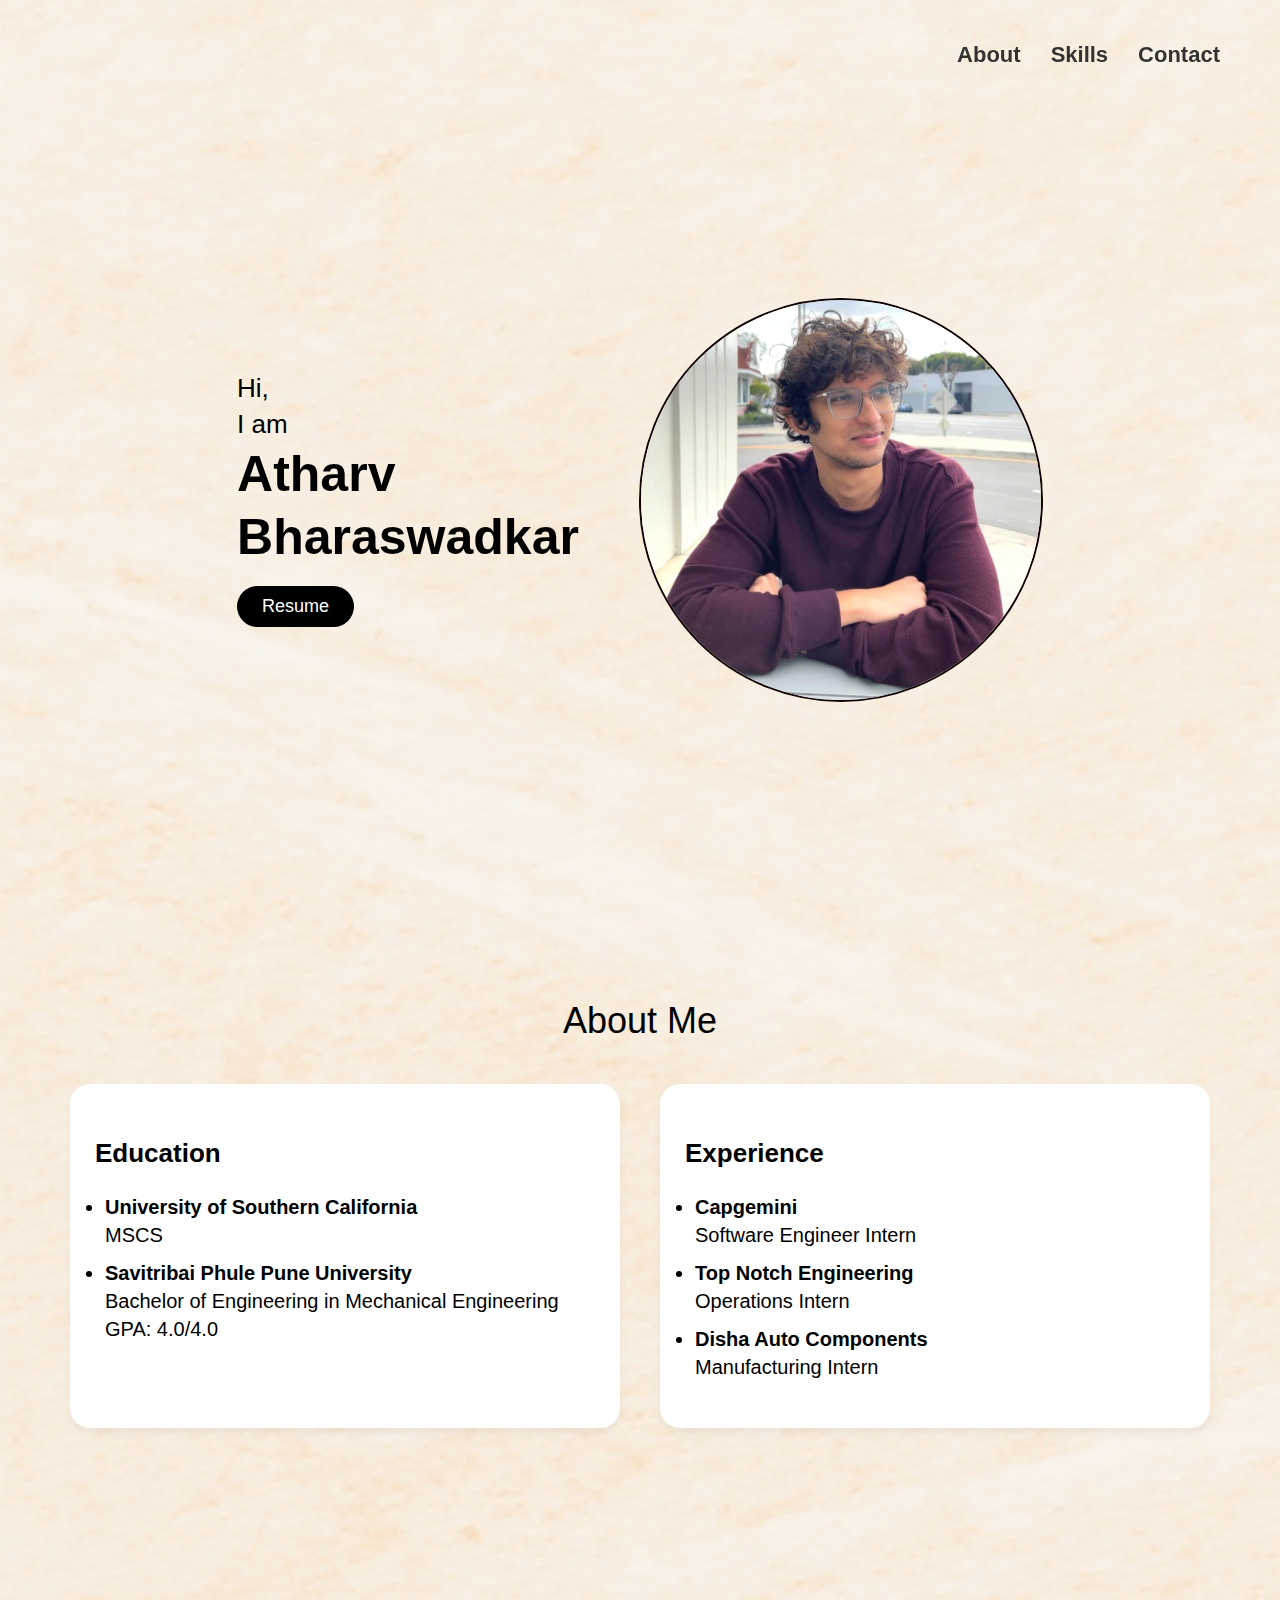
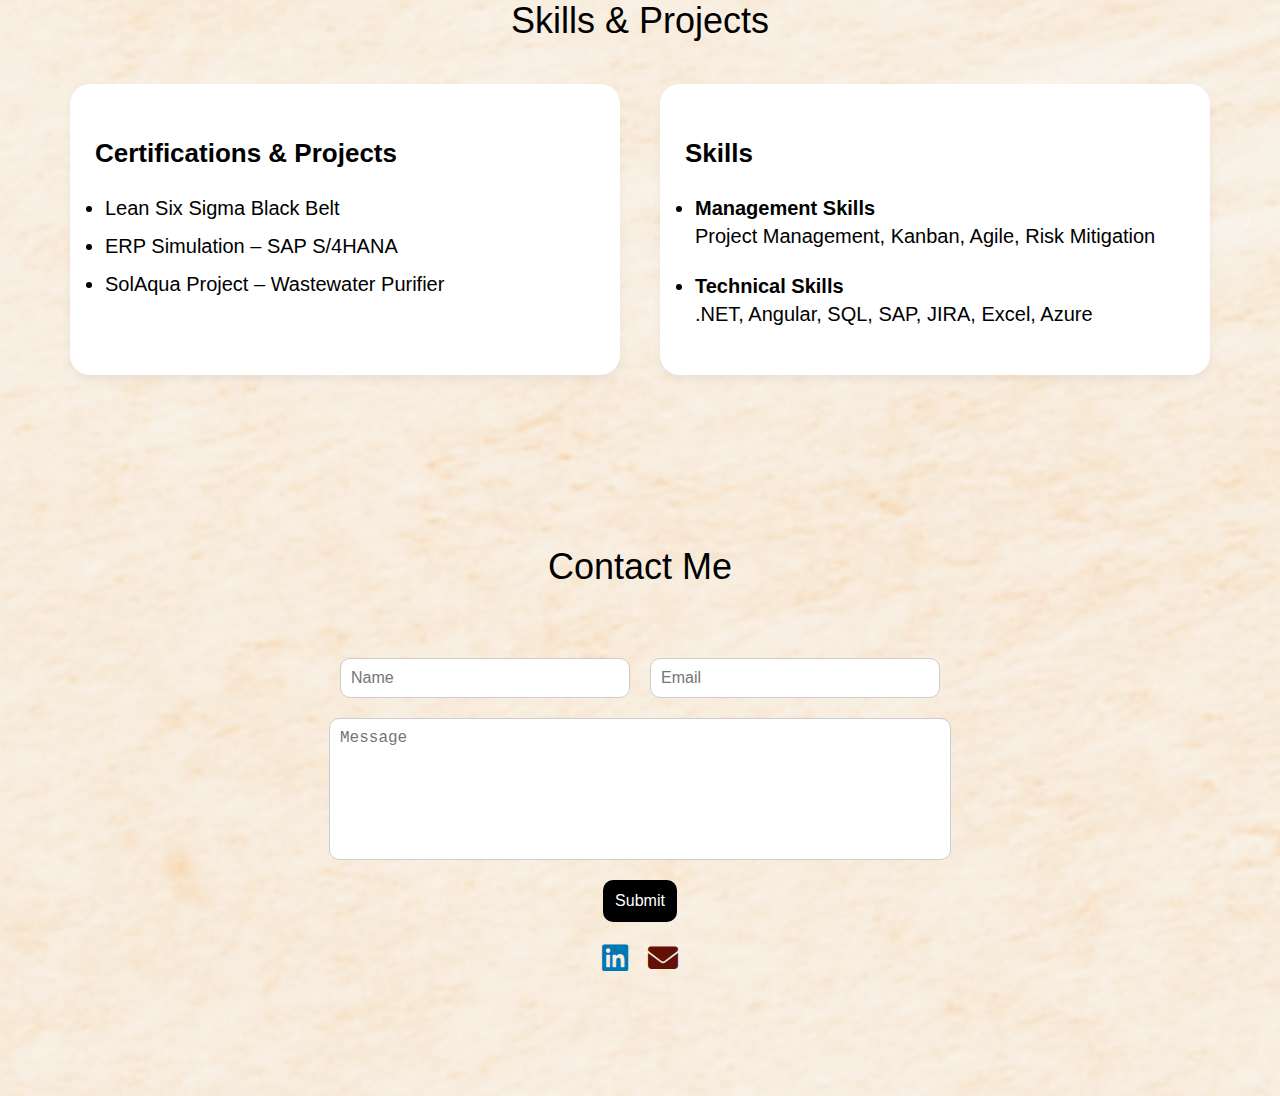
==== index.html @ 7dfebe8b "Add files via upload" ====
<!DOCTYPE html>
<html lang="en">
<head>
  <meta charset="UTF-8">
  <title>Atharv Bharaswadkar | Portfolio</title>
  <link rel="stylesheet" href="styles.css">
  <link rel="icon" href="favicon.ico" />
  <link rel="stylesheet" href="https://cdnjs.cloudflare.com/ajax/libs/font-awesome/6.5.0/css/all.min.css"/>
</head>
<body>

  <header class="navbar">
    <nav>
      <ul>
        <li><a href="#about">About</a></li>
        <li><a href="#skills">Skills</a></li>
        <li><a href="#contact">Contact</a></li>
      </ul>
    </nav>
  </header>

  <section class="section home" id="home">

    <div class="home-content">
      <div class="intro-text">
        <p class="greet">Hi,</p>
        <p class="greet">I am</p>
        <h1 class="name-first">Atharv</h1>
        <h1 class="name-last">Bharaswadkar</h1>
        <a href="resume.pdf" target="_blank" class="resume-btn">Resume</a>
      </div>
      <div class="circle-img">
        <img src="atharvphoto.jpeg" alt="Your Photo">
      </div>
    </div>
    
    
    <!-- <div class="home-content">
      <div class="intro-text">
        <p class="small">Hi,</p>
        <p class="small">I am</p>
        <h1 class="name">Atharv</h1>
        <h1 class="name">Bharaswadkar</h1>
        <a href="AtharvBharaswadkar_resume.pdf" target="_blank" class="resume-btn">Resume</a>
      </div>
      <div class="circle-img">
        <img src="atharvphoto.jpeg" alt="Your Photo">
      </div>
    </div> -->
  </section>

  <section class="section" id="about">
    <h2 class="page-heading">About Me</h2>
    <div class="two-box">
      <div class="box">
        <h3>Education</h3>
        <ul>
          <li><strong>University of Southern California</strong><br>MSCS</li>
          <li><strong>Savitribai Phule Pune University</strong><br>Bachelor of Engineering in Mechanical Engineering<br>GPA: 4.0/4.0</li>
        </ul>
      </div>
      <div class="box">
        <h3>Experience</h3>
        <ul>
          <li><strong>Capgemini</strong><br>Software Engineer Intern</li>
          <li><strong>Top Notch Engineering</strong><br>Operations Intern</li>
          <li><strong>Disha Auto Components</strong><br>Manufacturing Intern</li>
        </ul>
      </div>
    </div>
  </section>

  <section class="section" id="skills">
    <h2 class="page-heading">Skills & Projects</h2>
    <div class="two-box">
      <div class="box">
        <h3>Certifications & Projects</h3>
        <ul>
          <li>Lean Six Sigma Black Belt</li>
          <li>ERP Simulation – SAP S/4HANA</li>
          <li>SolAqua Project – Wastewater Purifier</li>
        </ul>
      </div>
      <div class="box">
        <h3>Skills</h3>
<ul>
  <li><strong>Management Skills</strong><br>
    Project Management, Kanban, Agile, Risk Mitigation
  </li>
</ul>

<ul>
  <li><strong>Technical Skills</strong><br>
    .NET, Angular, SQL, SAP, JIRA, Excel, Azure
  </li>
</ul>

<!-- <p><strong>Management Skills</strong></p>
<div class="skill-grid">
  <span>Project Mgmt</span><span>Kanban</span>
  <span>Agile</span><span>Risk Mitigation</span>
  <span>Scrum</span><span>Value Stream</span>
</div>
<p><strong>Technical Skills</strong></p>
<div class="skill-grid">
  <span>.NET</span><span>Angular</span>
  <span>SQL</span><span>SAP</span>
  <span>JIRA</span><span>Excel</span>
</div> -->

        <!-- <p><strong>Technical Skills</strong></p>
        <ul>
          <li>.NET</li>
          <li>Angular</li>
          <li>SQL</li>
          <li>SAP</li>
          <li>JIRA</li>
          <li>Excel</li>
          <li>Azure</li>
        </ul> -->
      </div>
    </div>
  </section>

  <section class="section" id="contact">
    <h2 class="page-heading">Contact Me</h2>
    <form action="https://formsubmit.co/abharaswadkar@gmail.com" method="POST" class="contact-form">
      <div class="inline">
        <input type="text" name="name" placeholder="Name" required>
        <input type="email" name="email" placeholder="Email" required>
      </div>
      <textarea name="message" placeholder="Message" required></textarea>
      <button type="submit">Submit</button>
    </form>
    <div class="contact-icons">
      <a href="https://www.linkedin.com/in/atharv-bharaswadkar/" target="_blank"><i class="fab fa-linkedin"></i></a>
      <a href="mailto:abharaswadkar@gmail.com"><i class="fas fa-envelope"></i></a>
    </div>
  </section>

</body>
</html>
---- styles.css ----
html, body {
  margin: 0;
  padding: 0;
  scroll-behavior: smooth;
  font-family: Arial, sans-serif;
  background-color:  #fff9e6;
  background-image: url("bg1.png");
  background-size: cover;
  font-size: 18px;
}


.navbar {
  position: fixed;
  top: 0;
  right: 0;
  width: 100%;
  background: transparent;
  text-align: right;
  padding: 20px 60px;
  font-size: 22px;
  z-index: 999;
}

.navbar ul {
  list-style: none;
  display: flex;
  gap: 30px;
  justify-content: flex-end;
}

.navbar a {
  text-decoration: none;
  font-weight: bold;
  color: #333;
}

#contact {
  padding-top: 70px;
  padding-bottom: 120px; 
}

#home {
  padding-top: 0px;
  margin-top: 0px;
  min-height: 100vh;
  display: flex;
  align-items: center;
  justify-content: center;
  padding: 0 40px;
}

.section {
  min-height: auto;
  padding: 70px 70px;
  display: flex;
  flex-direction: column;
  align-items: center;
  justify-content: center;
}

.page-heading {
  text-align: center;
  font-size: 36px;
  font-weight: 500;
  margin-bottom: 40px;
}


.home-content {
  display: flex;
  align-items: center; 
  justify-content: space-between;
  flex-wrap: nowrap;
  gap: 60px;
  margin-top: 100px;
  max-width: 1200px;
  margin-left: auto;
  margin-right: auto;
  padding: 0 40px;
}

.intro-text {
  flex: 1;
  text-align: left;
}

.greet {
  font-size: 26px;
  font-weight: 400;
  margin: 0 0 5px;
}

.name-first {
  font-size: 50px;
  font-weight: 600;
  margin: 0;
}

.name-last {
  font-size: 50px;
  font-weight: 600;
  margin: 5px 0 20px;
}

.resume-btn {
  display: inline-block;
  padding: 10px 25px;
  background-color: black;
  color: white;
  border-radius: 25px;
  text-decoration: none;
  font-weight: 500;
  font-size: 18px;
}

.circle-img {
  margin-top: 0px;
  flex-shrink: 0;
  width: 400px;
  height: 400px;
  border-radius: 50%;
  overflow: hidden;
  border: 2px solid #0f0202;
}

.circle-img img {
  width: 100%;
  height: 100%;
  object-fit: cover;
}


.two-box {
  display: flex;
  gap: 40px;
  justify-content: center;
  flex-wrap: wrap;
  width: 100%;
}

.box {
  width: 90%;
  max-width: 500px;
  background: white;
  padding-top: 10px;
  margin-top: 2px;
  margin-bottom: 2px;
  padding-bottom: 10px;
  padding: 25px;
  border-radius: 20px;
  box-shadow: 0 5px 10px rgba(0,0,0,0.05);
  font-size: 18px;
  text-align: left;
  line-height: 1.4;
}

.box h3 {
  margin-bottom: 15px;
  font-size: 26px;
}

.box ul {
  padding-left: 10px;
  font-size: 22px;
}

.box ul li {
  margin-bottom: 10px;
  font-size: 20px;
}

.skill-grid {
  display: grid;
  grid-template-columns: 1fr 1fr;
  gap: 8px 20px;
  margin-bottom: 10px;
}

.contact-form {
  display: flex;
  flex-direction: column;
  align-items: center;
  width: 100%;
  max-width: 600px;
  gap: 20px;
  margin-top: 30px;
}

.inline {
  display: flex;
  gap: 20px;
  width: 100%;
}

.inline input {
  flex: 1;
}

input, textarea {
  color: white;
  padding: 10px;
  border-radius: 10px;
  border: 1px solid #cccccc;
  font-size: 16px;
  width: 100%;
}

textarea {
  resize: none;
  height: 120px;
}

button {
  background-color: #000;
  color: #fff;
  padding: 12px;
  border: none;
  border-radius: 10px;
  cursor: pointer;
  font-size: 16px;
}

.contact-icons {
  margin-top: 20px;
  display: flex;
  gap: 20px;
  font-size: 30px;
}

.contact-icons a i.fab.fa-linkedin {
  color: #0077B5;
}

.contact-icons a i.fas.fa-envelope {
  color: #631006;
}
html {
  scroll-padding-top: 80px;
}
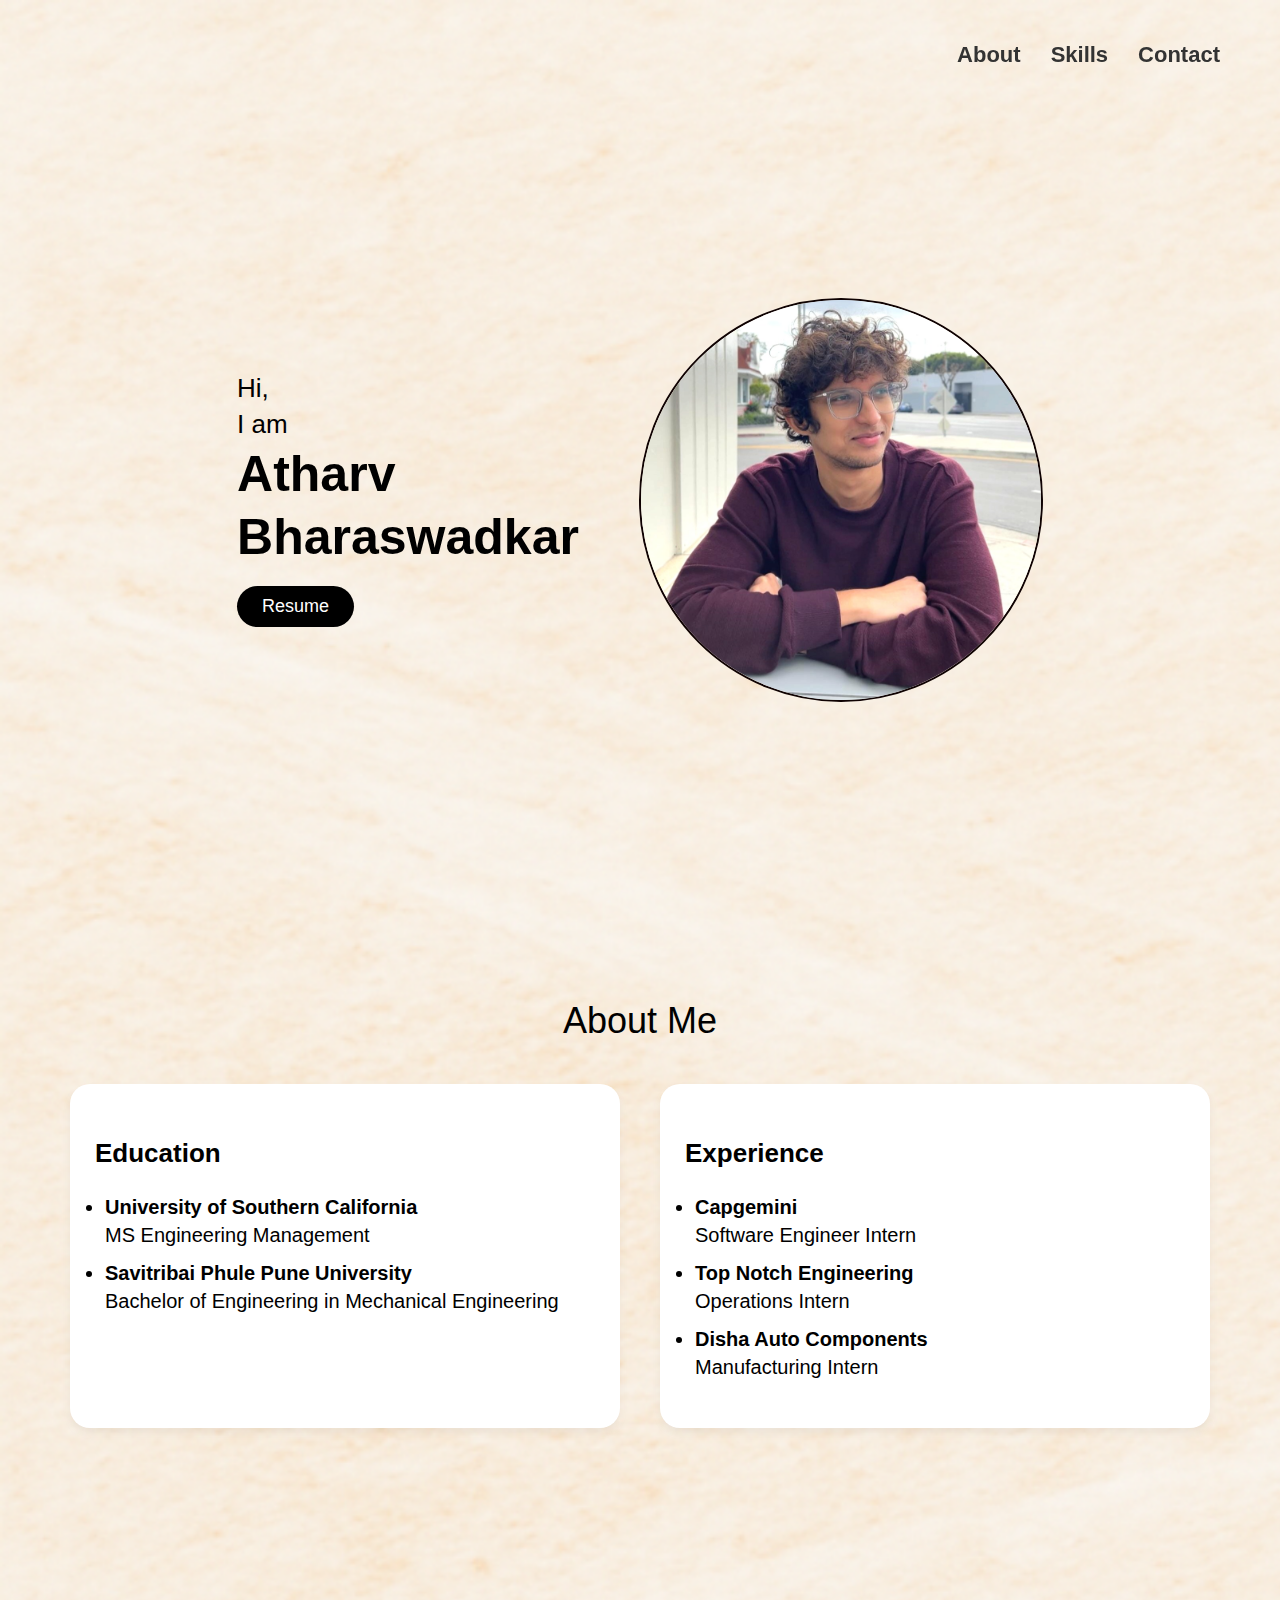
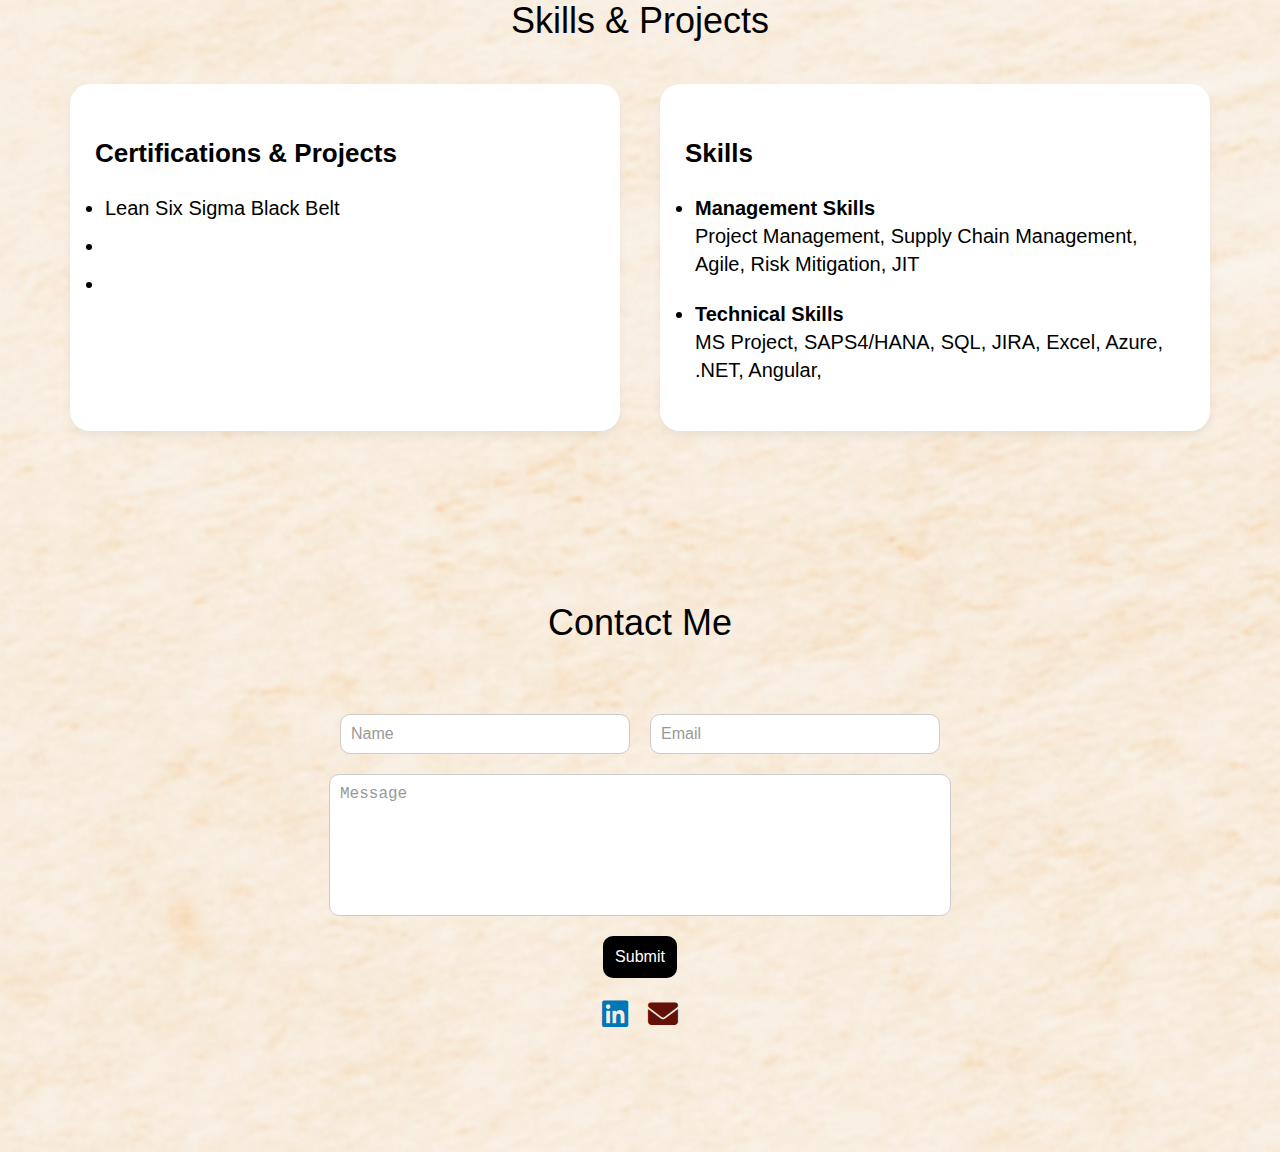
==== commit 0e09e91a: "Update index.html" ====
--- a/index.html
+++ b/index.html
@@ -55,8 +55,8 @@
       <div class="box">
         <h3>Education</h3>
         <ul>
-          <li><strong>University of Southern California</strong><br>MSCS</li>
-          <li><strong>Savitribai Phule Pune University</strong><br>Bachelor of Engineering in Mechanical Engineering<br>GPA: 4.0/4.0</li>
+          <li><strong>University of Southern California</strong><br>MS Engineering Management</li>
+          <li><strong>Savitribai Phule Pune University</strong><br>Bachelor of Engineering in Mechanical Engineering</li>
         </ul>
       </div>
       <div class="box">
@@ -77,21 +77,21 @@
         <h3>Certifications & Projects</h3>
         <ul>
           <li>Lean Six Sigma Black Belt</li>
-          <li>ERP Simulation – SAP S/4HANA</li>
-          <li>SolAqua Project – Wastewater Purifier</li>
+          <li></li>
+          <li></li>
         </ul>
       </div>
       <div class="box">
         <h3>Skills</h3>
 <ul>
   <li><strong>Management Skills</strong><br>
-    Project Management, Kanban, Agile, Risk Mitigation
+    Project Management, Supply Chain Management, Agile, Risk Mitigation, JIT
   </li>
 </ul>
 
 <ul>
   <li><strong>Technical Skills</strong><br>
-    .NET, Angular, SQL, SAP, JIRA, Excel, Azure
+    MS Project, SAPS4/HANA, SQL, JIRA, Excel, Azure, .NET, Angular,
   </li>
 </ul>
 
--- a/styles.css
+++ b/styles.css
@@ -199,7 +199,7 @@
 }
 
 input, textarea {
-  color: white;
+  color: #000;
   padding: 10px;
   border-radius: 10px;
   border: 1px solid #cccccc;
@@ -239,3 +239,30 @@
 html {
   scroll-padding-top: 80px;
 }
+
+/* input::placeholder,
+textarea::placeholder {
+  color:#777;}
+input,textarea, button {
+  pointer-events:auto;
+  visibility:auto;
+  z-index:1;
+  position:relative;
+} */
+input,
+textarea {
+  background-color: #fff !important;
+  color: #000 !important;
+  caret-color: #000 !important;
+  z-index: 10;
+  position: relative;
+  pointer-events: auto;
+  border: 1px solid #ccc;
+  padding: 10px;
+  font-size: 16px;
+}
+
+input::placeholder,
+textarea::placeholder {
+  color: #999;
+}
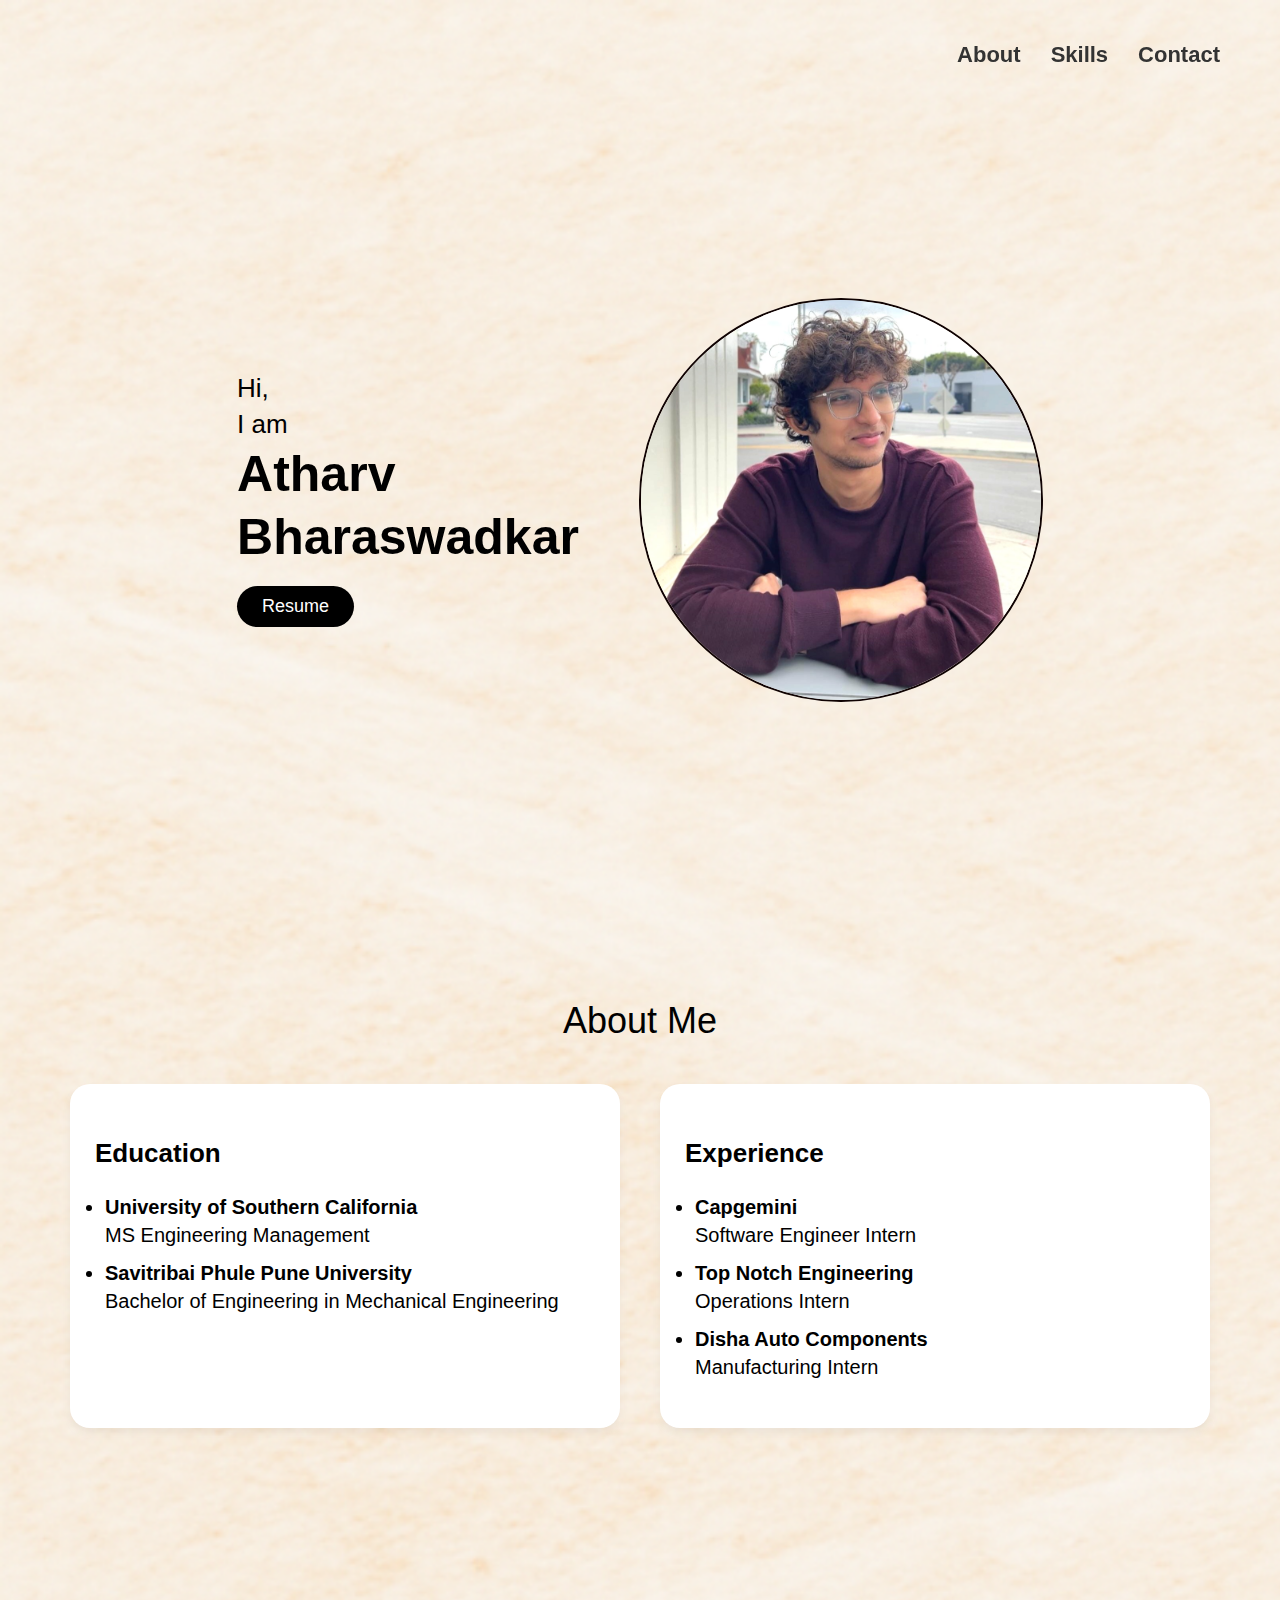
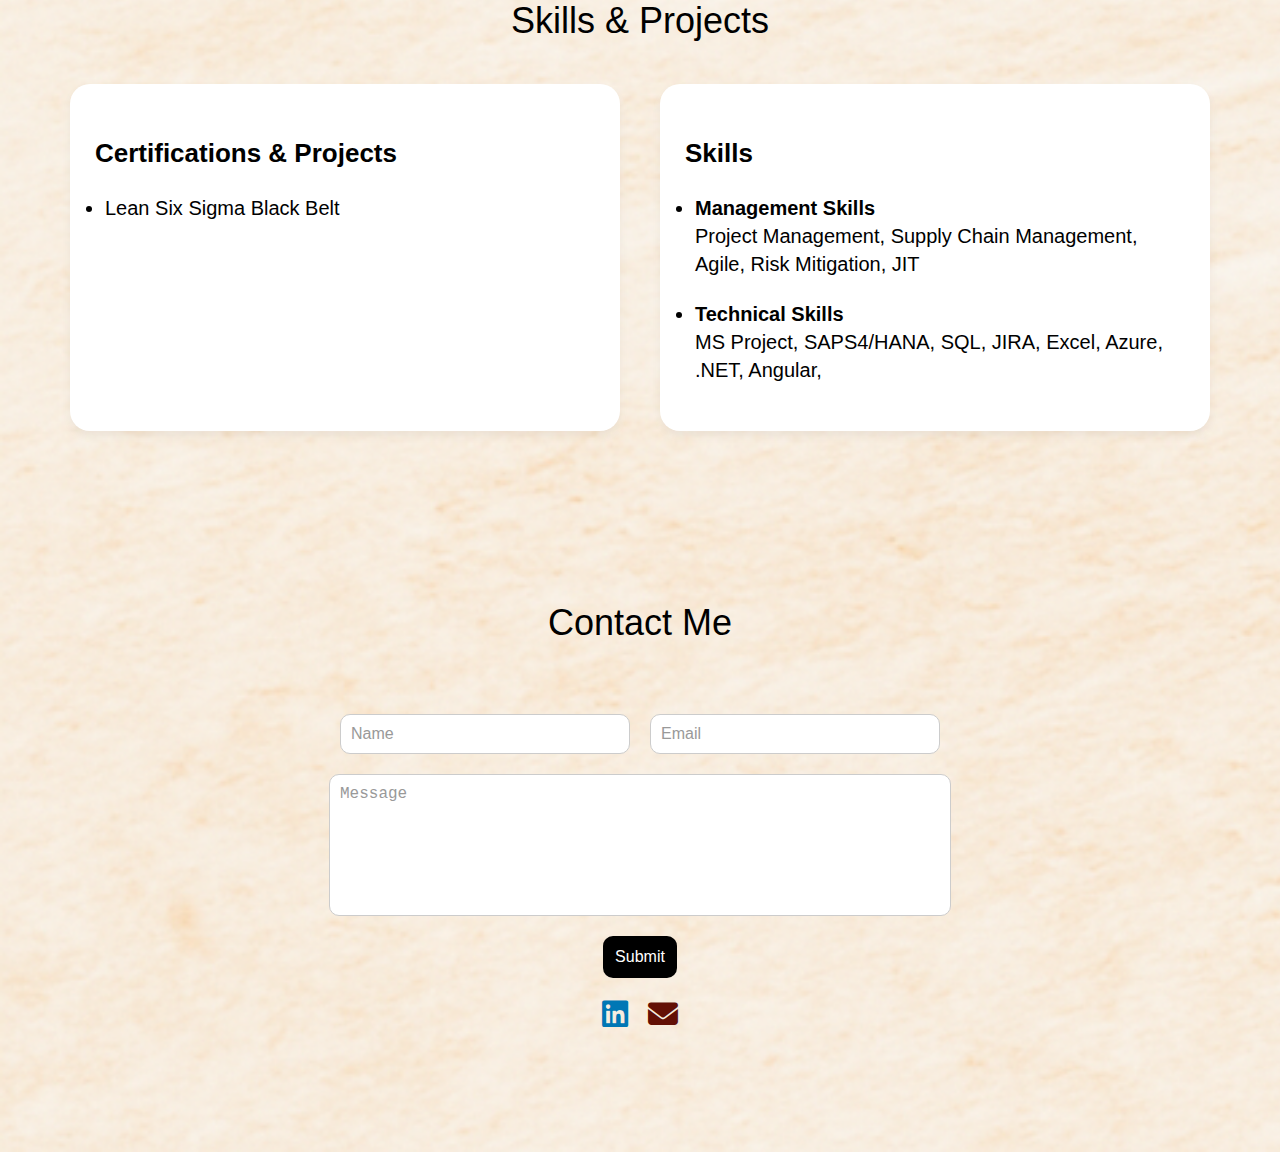
==== commit c941bd23: "Update index.html" ====
--- a/index.html
+++ b/index.html
@@ -77,8 +77,7 @@
         <h3>Certifications & Projects</h3>
         <ul>
           <li>Lean Six Sigma Black Belt</li>
-          <li></li>
-          <li></li>
+          
         </ul>
       </div>
       <div class="box">
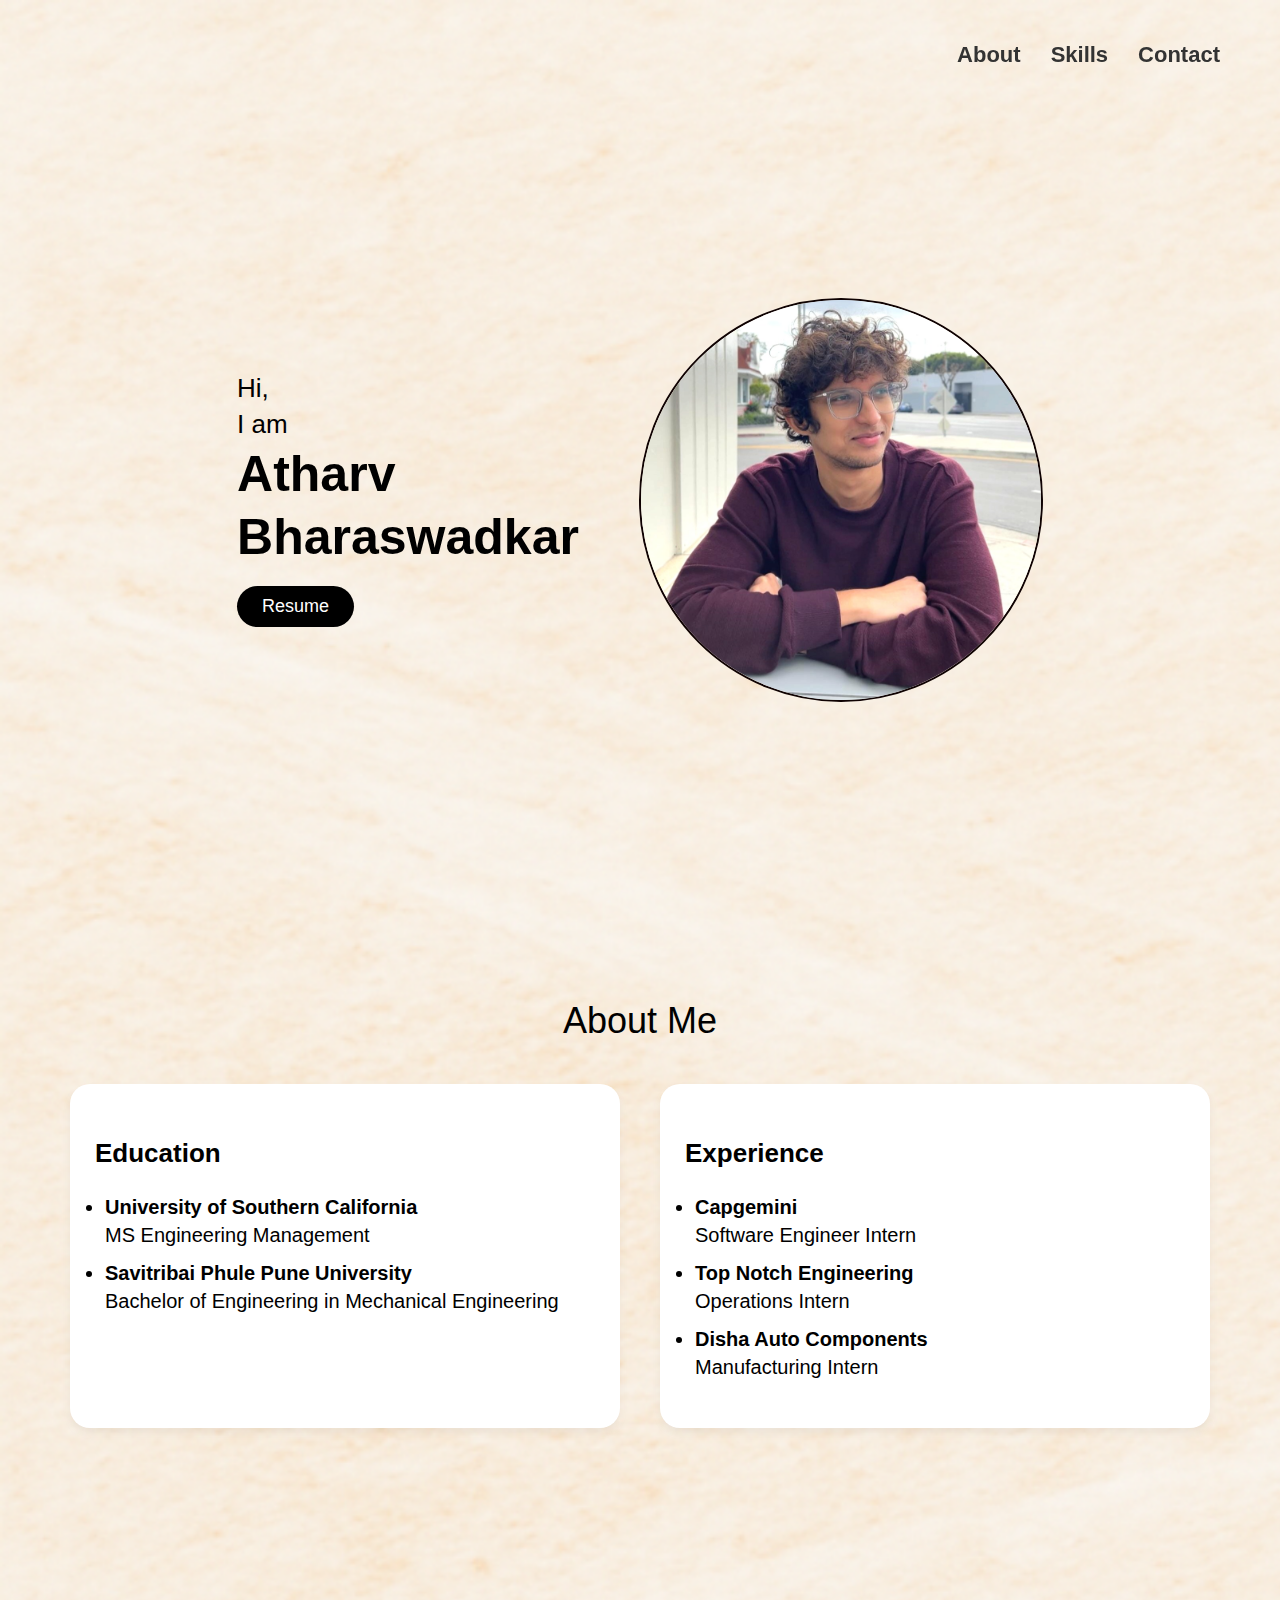
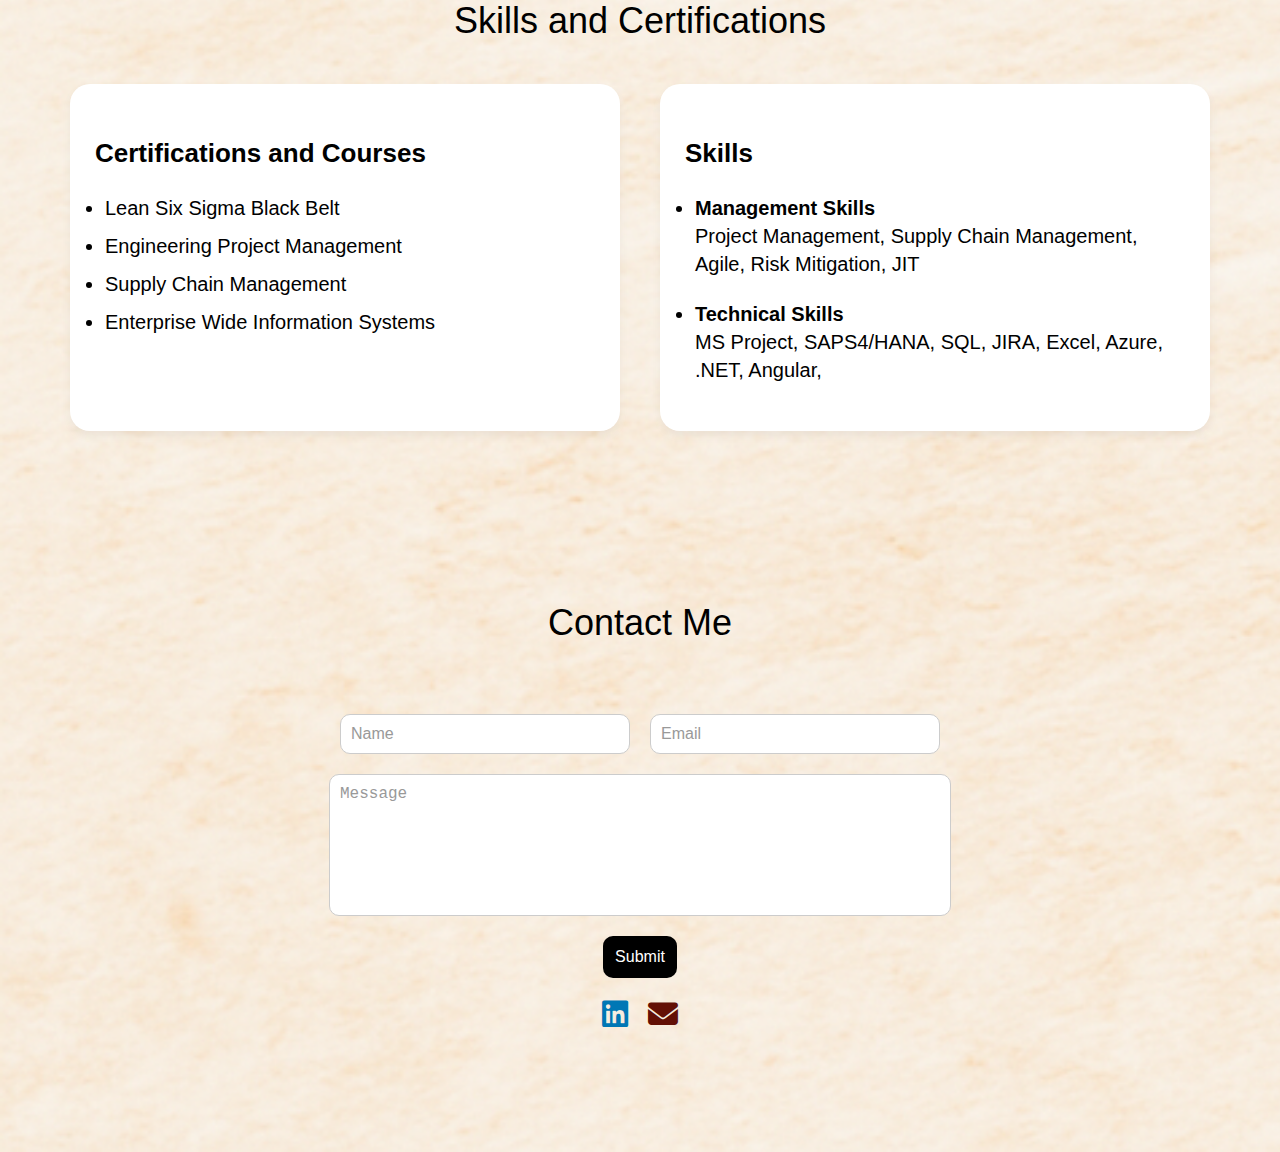
==== commit b1c4b289: "Update index.html" ====
--- a/index.html
+++ b/index.html
@@ -71,12 +71,15 @@
   </section>
 
   <section class="section" id="skills">
-    <h2 class="page-heading">Skills & Projects</h2>
+    <h2 class="page-heading">Skills and Certifications</h2>
     <div class="two-box">
       <div class="box">
-        <h3>Certifications & Projects</h3>
+        <h3>Certifications and Courses</h3>
         <ul>
           <li>Lean Six Sigma Black Belt</li>
+          <li>Engineering Project Management</li>
+          <li>Supply Chain Management</li>
+          <li>Enterprise Wide Information Systems</li>
           
         </ul>
       </div>
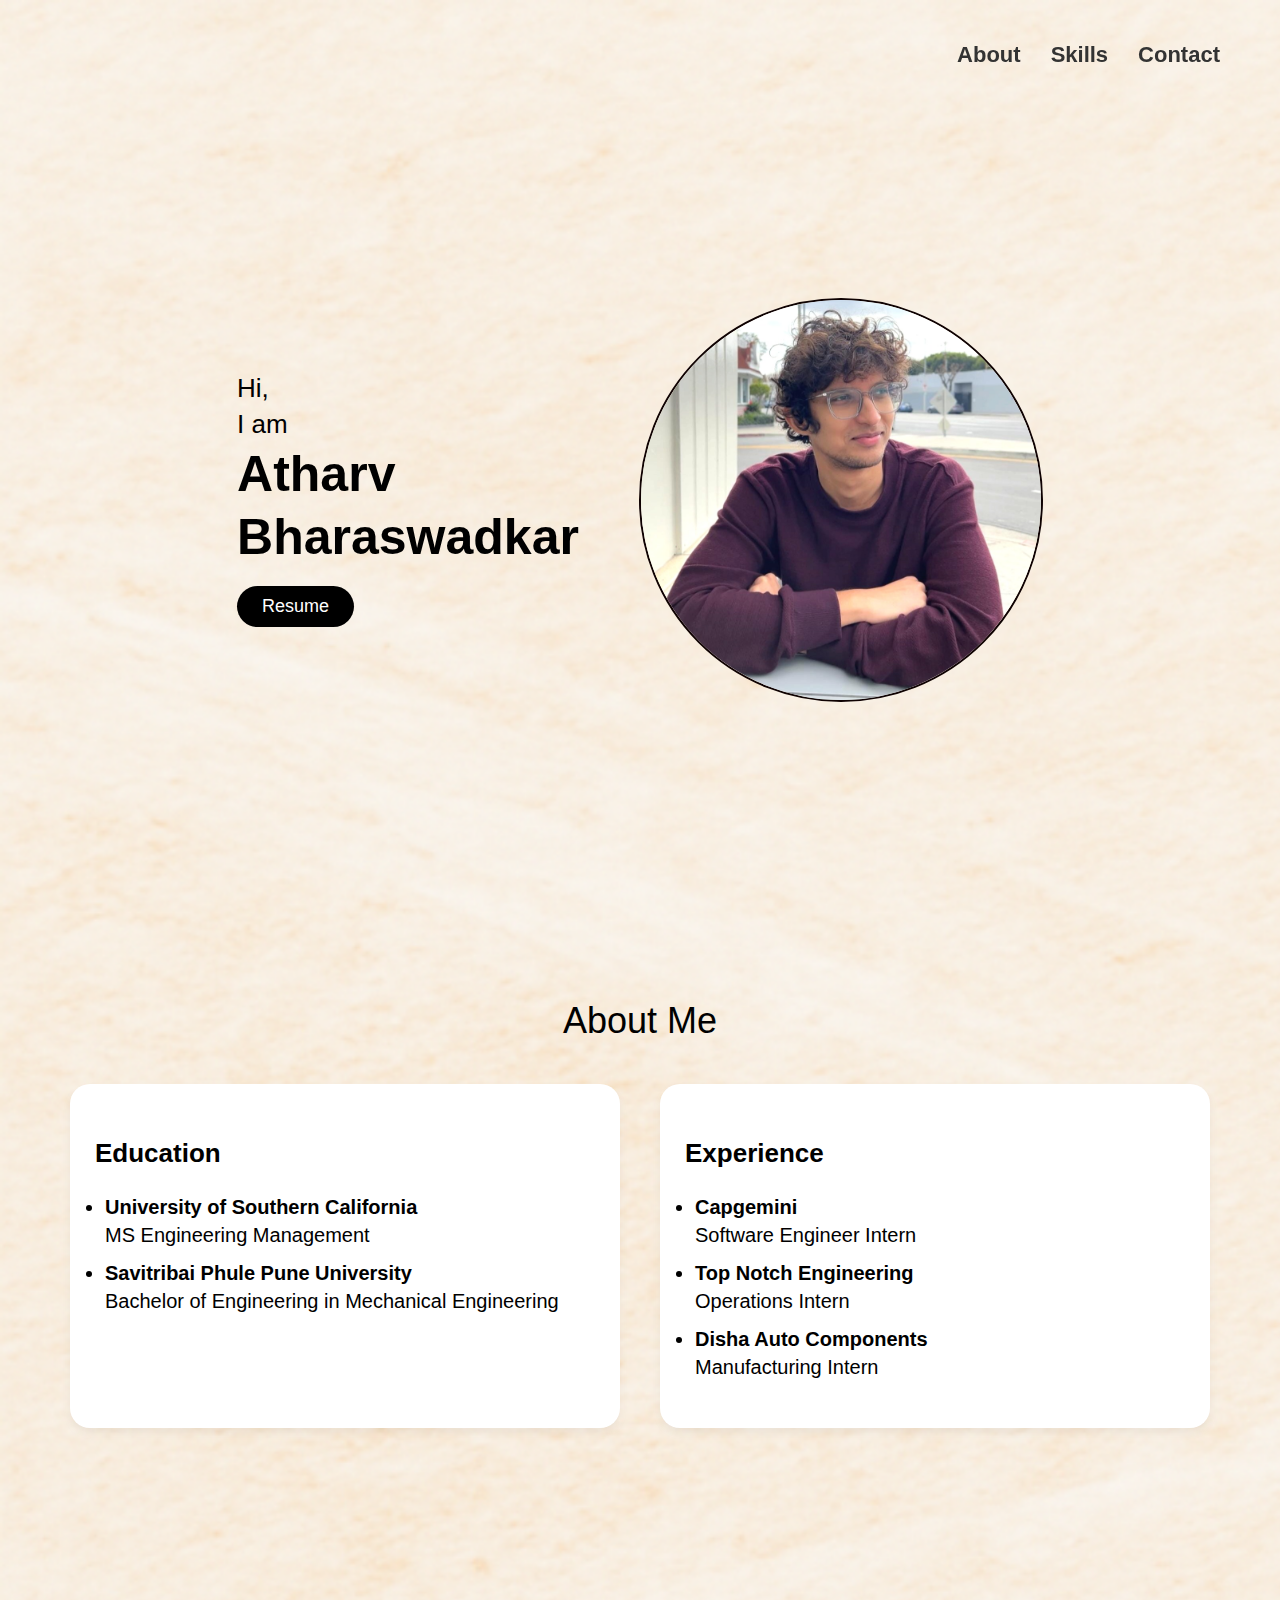
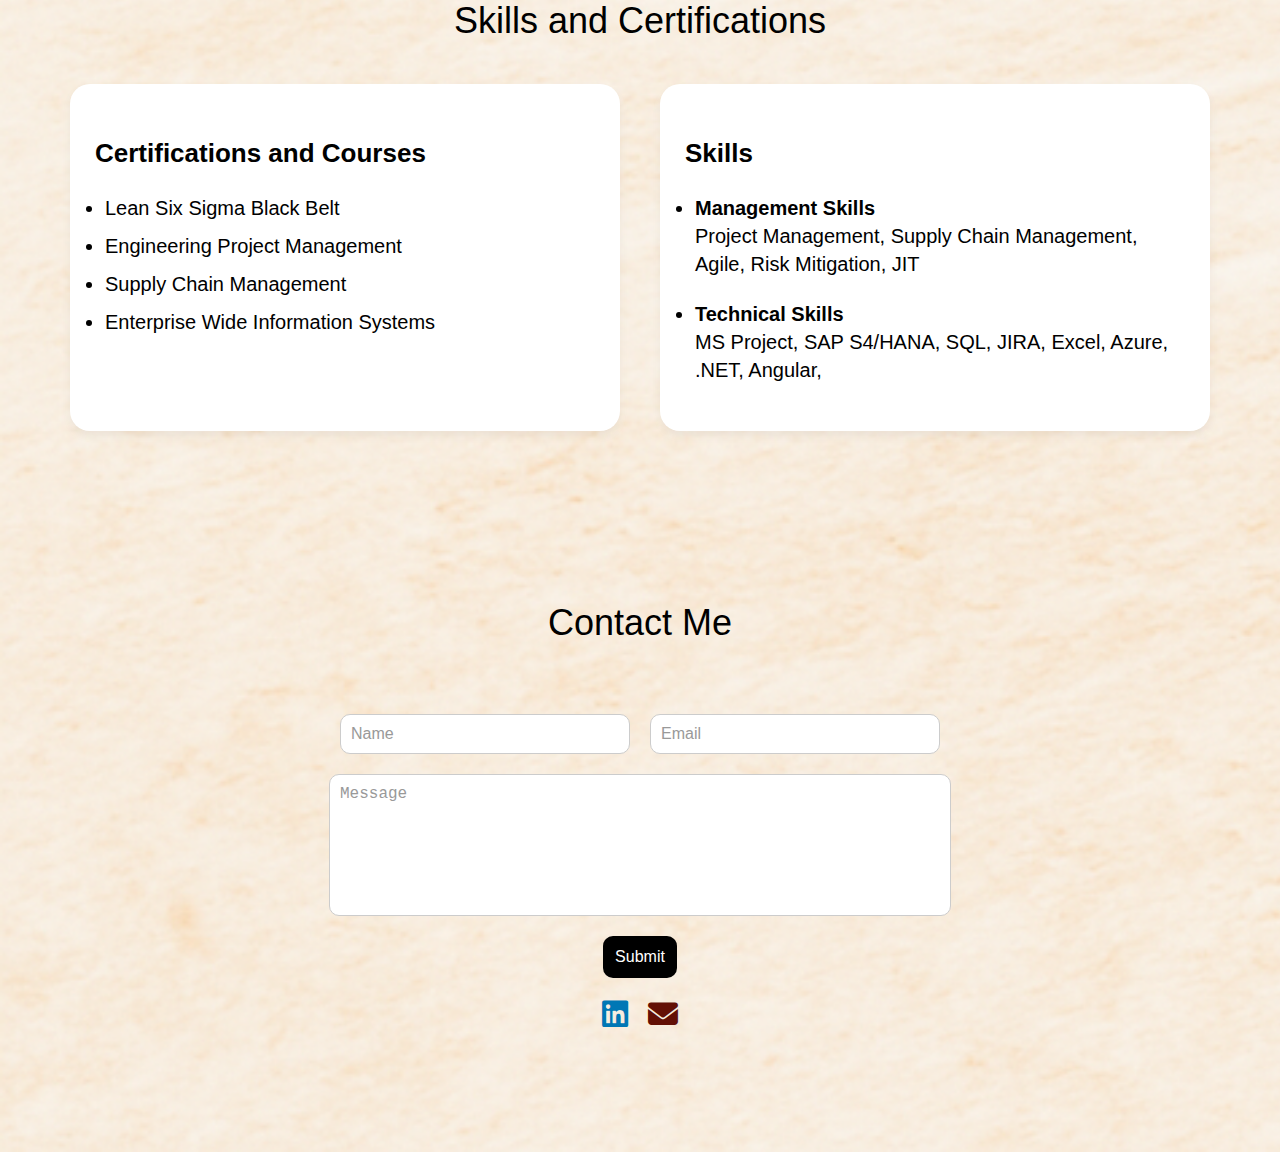
==== commit f11f94fd: "Update index.html" ====
--- a/index.html
+++ b/index.html
@@ -93,7 +93,7 @@
 
 <ul>
   <li><strong>Technical Skills</strong><br>
-    MS Project, SAPS4/HANA, SQL, JIRA, Excel, Azure, .NET, Angular,
+    MS Project, SAP S4/HANA, SQL, JIRA, Excel, Azure, .NET, Angular,
   </li>
 </ul>
 
